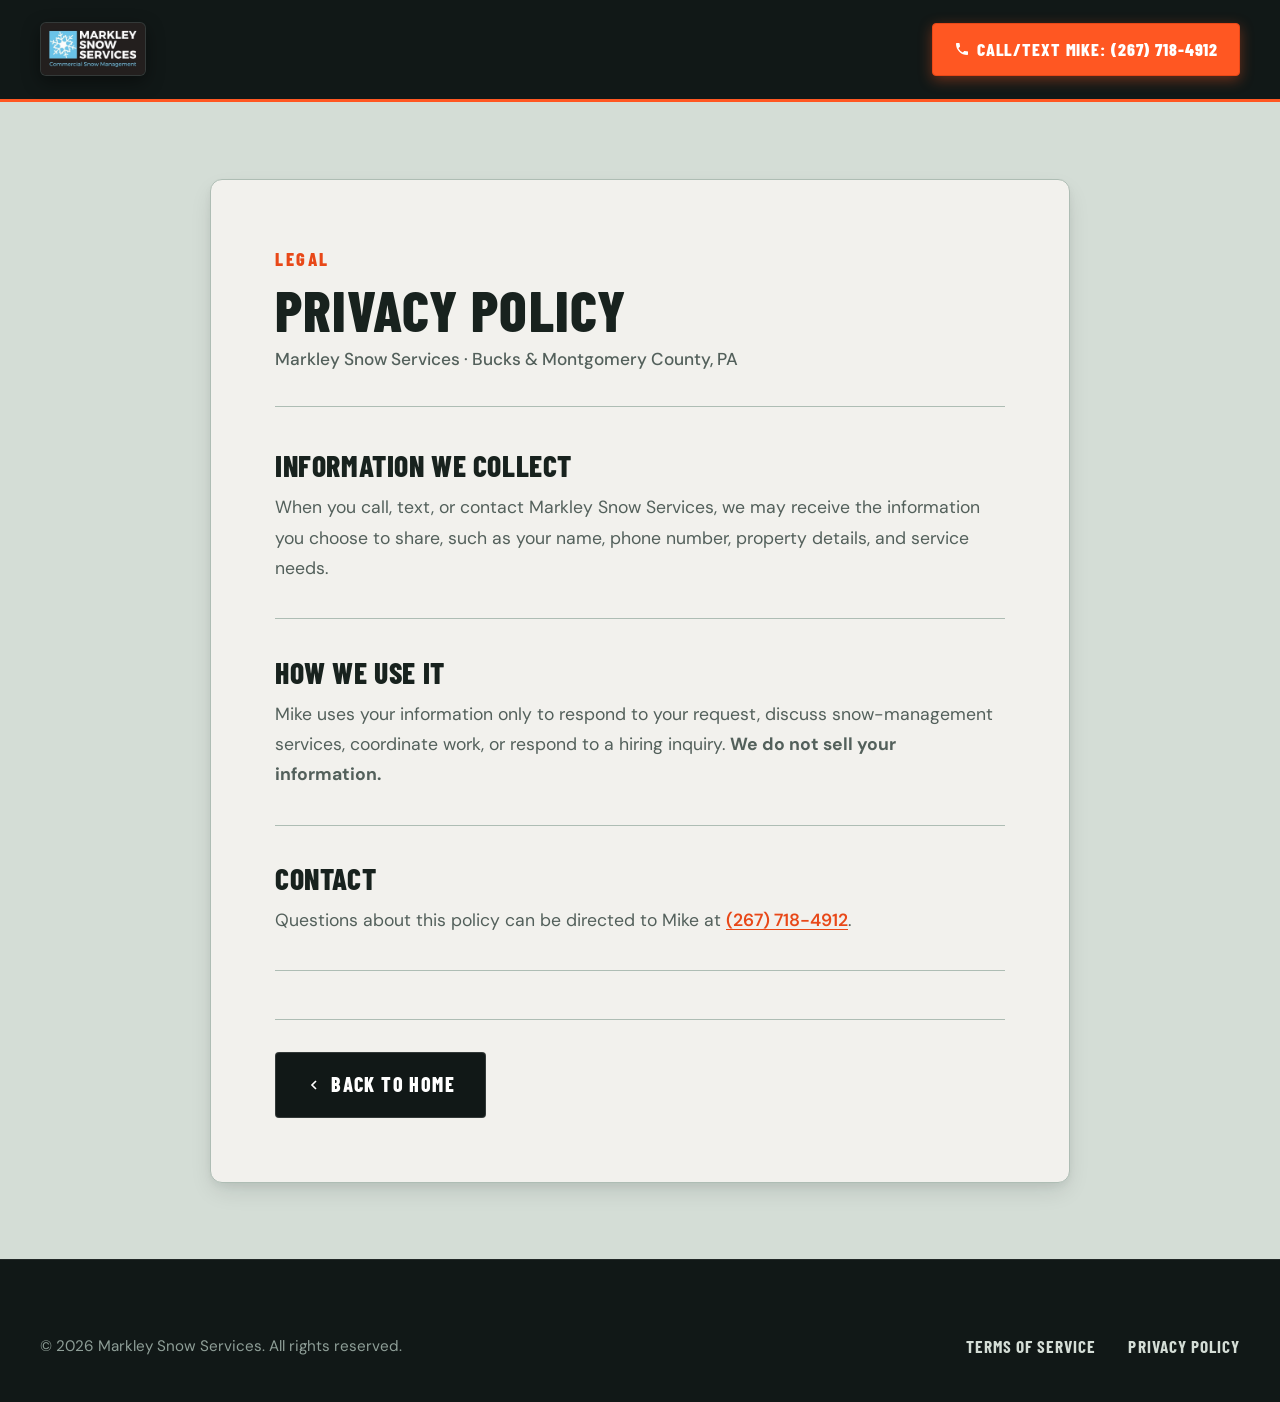
==== privacy.html @ 9f3886d8 "Initial commit" ====
<!DOCTYPE html>
<html lang="en">
<head>
  <meta charset="UTF-8">
  <meta name="viewport" content="width=device-width, initial-scale=1.0">
  <title>Privacy Policy | Markley Snow Services</title>
  <meta name="description" content="Privacy policy for Markley Snow Services — commercial snow management in Bucks and Montgomery County, PA. We do not sell your information.">
  <link rel="preconnect" href="https://fonts.googleapis.com">
  <link rel="preconnect" href="https://fonts.gstatic.com" crossorigin>
  <link rel="stylesheet" href="css/style.css">
  <link rel="icon" type="image/jpeg" href="logo.jpg">
</head>
<body class="legal-page-wrap">

  <!-- Legal Header -->
  <header class="legal-header" role="banner">
    <div class="container legal-nav-container">
      <a href="index.html" class="brand-logo-wrap" data-testid="brand-home" aria-label="Markley Snow Services — Return to homepage">
        <div class="brand-logo-frame">
          <img src="logo.jpg" alt="Markley Snow Services Logo" class="brand-logo-img" width="180" height="54">
        </div>
      </a>
      <a href="tel:+12677184912" class="nav-cta" aria-label="Call or text Mike at (267) 718-4912">
        <svg width="16" height="16" viewBox="0 0 24 24" fill="currentColor" aria-hidden="true">
          <path d="M6.62 10.79a15.05 15.05 0 006.59 6.59l2.2-2.2c.27-.27.67-.36 1.02-.24 1.12.37 2.33.57 3.57.57.55 0 1 .45 1 1V20c0 .55-.45 1-1 1-9.39 0-17-7.61-17-17 0-.55.45-1 1-1h3.5c.55 0 1 .45 1 1 0 1.25.2 2.45.57 3.57.11.35.03.74-.25 1.02l-2.2 2.2z"/>
        </svg>
        Call/Text Mike: (267) 718-4912
      </a>
    </div>
  </header>

  <main class="legal-content-section" role="main">
    <div class="container">
      <article class="legal-card">
        <div class="legal-eyebrow">Legal</div>
        <h1 class="legal-title">PRIVACY POLICY</h1>
        <p class="legal-subtitle">
          Markley Snow Services · Bucks &amp; Montgomery County, PA
        </p>

        <div class="legal-block">
          <h2>Information We Collect</h2>
          <p>
            When you call, text, or contact Markley Snow Services, we may receive the
            information you choose to share, such as your name, phone number, property
            details, and service needs.
          </p>
        </div>

        <div class="legal-block">
          <h2>How We Use It</h2>
          <p>
            Mike uses your information only to respond to your request, discuss
            snow-management services, coordinate work, or respond to a hiring inquiry.
            <strong>We do not sell your information.</strong>
          </p>
        </div>

        <div class="legal-block">
          <h2>Contact</h2>
          <p>
            Questions about this policy can be directed to Mike at
            <a href="tel:+12677184912">(267) 718-4912</a>.
          </p>
        </div>

        <div class="legal-back-row">
          <a href="index.html" class="btn btn-dark" data-testid="policy-back-home">
            <svg width="16" height="16" viewBox="0 0 24 24" fill="none" stroke="currentColor" stroke-width="2.5" aria-hidden="true">
              <polyline points="15 18 9 12 15 6"></polyline>
            </svg>
            BACK TO HOME
          </a>
        </div>
      </article>
    </div>
  </main>

  <footer class="site-footer" role="contentinfo">
    <div class="container">
      <div class="footer-bottom-row">
        <p class="footer-copy">&copy; <span id="year">2026</span> Markley Snow Services. All rights reserved.</p>
        <ul class="footer-legal-links" role="list">
          <li role="listitem"><a href="terms.html"   class="footer-legal-link">Terms of Service</a></li>
          <li role="listitem"><a href="privacy.html" class="footer-legal-link">Privacy Policy</a></li>
        </ul>
      </div>
    </div>
  </footer>

  <script>
    const y = document.getElementById('year');
    if (y) y.textContent = new Date().getFullYear();
  </script>
</body>
</html>
---- css/style.css ----
/* ==========================================================================
   MARKLEY SNOW SERVICES — PREMIUM COMMERCIAL SNOW MANAGEMENT STYLESHEET
   Design System: Pale Sage, Charcoal Operational, High-Vis Orange, 3D Layers
   Revised & Completed: Full contrast guarantee, scroll animations, 3D depth
   ========================================================================== */

@import url('https://fonts.googleapis.com/css2?family=Barlow+Condensed:ital,wght@0,400;0,600;0,700;0,800;0,900;1,700;1,800&family=DM+Sans:ital,opsz,wght@0,9..40,400;0,9..40,500;0,9..40,600;0,9..40,700;1,9..40,400&display=swap');

/* ==========================================================================
   CSS CUSTOM PROPERTIES — DESIGN TOKENS
   ========================================================================== */
:root {
  /* Brand Colors */
  --sage:            #D4DDD6;
  --sage-light:      #E3E9E4;
  --sage-dark:       #B9C6BD;
  --sage-xdark:      #9BADA5;
  --orange:          #FF5722;
  --orange-dark:     #E84818;
  --orange-glow:     rgba(255, 87, 34, 0.38);
  --deep-green:      #18221E;
  --charcoal:        #111817;
  --charcoal-mid:    #17211E;
  --charcoal-light:  #1F2C27;
  --blue-snow:       #79C8E9;
  --blue-glow:       rgba(121, 200, 233, 0.28);
  --paper:           #F2F1ED;
  --muted:           #53605B;
  --muted-light:     #8E9E97;
  --border:          #AEBDB4;
  --border-dark:     rgba(255, 255, 255, 0.12);
  --white:           #FFFFFF;

  /* Typography Stacks */
  --font-heading: 'Barlow Condensed', 'Arial Narrow', Arial, sans-serif;
  --font-body:    'DM Sans', -apple-system, BlinkMacSystemFont, 'Segoe UI', sans-serif;

  /* Shadow Tokens */
  --shadow-sm:        0 2px 8px rgba(17, 24, 23, 0.07);
  --shadow-md:        0 10px 24px -4px rgba(17, 24, 23, 0.12), 0 4px 10px -2px rgba(17, 24, 23, 0.07);
  --shadow-3d:        0 22px 44px rgba(24, 34, 30, 0.2), 0 8px 16px rgba(17, 24, 23, 0.1);
  --shadow-3d-orange: 0 20px 40px rgba(255, 87, 34, 0.28), 0 6px 14px rgba(232, 72, 24, 0.2);
  --shadow-3d-dark:   0 28px 56px rgba(0, 0, 0, 0.48), 0 12px 24px rgba(0, 0, 0, 0.28);

  /* Easing */
  --ease-out-expo: cubic-bezier(0.16, 1, 0.3, 1);
  --ease-in-out:   cubic-bezier(0.45, 0, 0.15, 1);
  --transition-fast:   180ms var(--ease-out-expo);
  --transition-smooth: 280ms var(--ease-out-expo);
  --transition-slow:   500ms var(--ease-out-expo);

  /* Layout */
  --container-max:  1300px;
  --header-height:  84px;
  --section-pad-v:  clamp(5rem, 8vw, 7.5rem);
}

/* ==========================================================================
   RESET & BASE
   ========================================================================== */
*, *::before, *::after {
  box-sizing: border-box;
  margin: 0;
  padding: 0;
}

html {
  font-size: 16px;
  scroll-behavior: smooth;
  -webkit-text-size-adjust: 100%;
}

body {
  font-family: var(--font-body);
  background-color: var(--sage);
  color: var(--deep-green);
  line-height: 1.65;
  overflow-x: hidden;
  -webkit-font-smoothing: antialiased;
  -moz-osx-font-smoothing: grayscale;
}

/* Lock body scroll when popup is open */
body.popup-open {
  overflow: hidden;
}

.container {
  width: 100%;
  max-width: var(--container-max);
  margin: 0 auto;
  padding-left:  clamp(1.2rem, 4vw, 2.5rem);
  padding-right: clamp(1.2rem, 4vw, 2.5rem);
}

/* Typography base — CONTRAST GUARANTEE */
h1, h2, h3, h4, h5 {
  font-family: var(--font-heading);
  text-transform: uppercase;
  letter-spacing: 0.02em;
  font-weight: 800;
  line-height: 0.95;
}

p { line-height: 1.68; }

a { color: inherit; text-decoration: none; }

img { max-width: 100%; height: auto; display: block; }

button { font-family: inherit; cursor: pointer; border: none; background: none; }

/* Keyboard focus visible ring */
:focus-visible {
  outline: 3px solid var(--orange);
  outline-offset: 3px;
  border-radius: 3px;
}

/* ==========================================================================
   SCROLL-DRIVEN ENTRANCE ANIMATIONS
   ========================================================================== */
.reveal {
  opacity: 0;
  transform: translateY(32px);
  transition: opacity 0.7s var(--ease-out-expo), transform 0.7s var(--ease-out-expo);
}

.reveal.visible {
  opacity: 1;
  transform: translateY(0);
}

.reveal-delay-1 { transition-delay: 0.1s; }
.reveal-delay-2 { transition-delay: 0.2s; }
.reveal-delay-3 { transition-delay: 0.3s; }
.reveal-delay-4 { transition-delay: 0.4s; }

/* ==========================================================================
   BUTTONS & CTAs
   ========================================================================== */
.btn {
  display: inline-flex;
  align-items: center;
  justify-content: center;
  gap: 0.55rem;
  font-family: var(--font-heading);
  font-size: 1.25rem;
  font-weight: 800;
  letter-spacing: 0.07em;
  text-transform: uppercase;
  padding: 0.95rem 1.9rem;
  border-radius: 4px;
  position: relative;
  overflow: hidden;
  text-align: center;
  white-space: nowrap;
  user-select: none;
  cursor: pointer;
  transition:
    transform     var(--transition-fast),
    box-shadow    var(--transition-fast),
    background    var(--transition-fast),
    color         var(--transition-fast),
    border-color  var(--transition-fast);
}

/* Sheen sweep */
.btn::before {
  content: '';
  position: absolute;
  top: 0; left: -120%;
  width: 60%; height: 100%;
  background: linear-gradient(90deg, transparent, rgba(255,255,255,0.22), transparent);
  transform: skewX(-20deg);
  transition: left 0.7s ease;
  pointer-events: none;
}
.btn:hover::before { left: 160%; }

.btn-primary {
  background: var(--orange);
  color: var(--white);
  border: 1.5px solid var(--orange-dark);
  box-shadow: 0 4px 14px var(--orange-glow);
}
.btn-primary:hover {
  background: var(--orange-dark);
  transform: translateY(-3px);
  box-shadow: var(--shadow-3d-orange);
}

.btn-secondary {
  background: transparent;
  color: var(--white);
  border: 2px solid rgba(255,255,255,0.78);
  backdrop-filter: blur(10px);
}
.btn-secondary:hover {
  background: rgba(255,255,255,0.12);
  border-color: var(--white);
  transform: translateY(-3px);
  box-shadow: 0 8px 22px rgba(0,0,0,0.28);
}

.btn-dark {
  background: var(--charcoal);
  color: var(--white);
  border: 1.5px solid rgba(255,255,255,0.14);
}
.btn-dark:hover {
  background: var(--charcoal-light);
  border-color: var(--orange);
  transform: translateY(-3px);
  box-shadow: 0 8px 24px rgba(17,24,23,0.32);
}

.btn-white {
  background: var(--white);
  color: var(--deep-green);
  border: 1.5px solid var(--white);
}
.btn-white:hover {
  background: var(--paper);
  color: var(--orange-dark);
  transform: translateY(-3px);
  box-shadow: 0 8px 24px rgba(0,0,0,0.22);
}

/* ==========================================================================
   NAVIGATION BAR — STICKY, GLASSMORPHIC, 3D LOGO
   ========================================================================== */
.site-nav {
  position: fixed;
  top: 0; left: 0; right: 0;
  z-index: 1000;
  height: var(--header-height);
  display: flex;
  align-items: center;
  background: rgba(17, 24, 23, 0.72);
  backdrop-filter: blur(16px) saturate(160%);
  -webkit-backdrop-filter: blur(16px) saturate(160%);
  border-bottom: 1px solid rgba(255,255,255,0.1);
  transition:
    background     var(--transition-smooth),
    border-color   var(--transition-smooth),
    box-shadow     var(--transition-smooth);
}

.site-nav.scrolled {
  background: rgba(17, 24, 23, 0.95);
  border-bottom-color: rgba(255, 87, 34, 0.28);
  box-shadow: 0 8px 32px rgba(0,0,0,0.38);
}

.nav-container {
  display: flex;
  align-items: center;
  justify-content: space-between;
  width: 100%;
  gap: 1.5rem;
}

/* 3D interactive logo */
.brand-logo-wrap {
  display: flex;
  align-items: center;
  text-decoration: none;
  flex-shrink: 0;
}

.brand-logo-frame {
  height: 54px;
  display: flex;
  align-items: center;
  border-radius: 6px;
  overflow: hidden;
  background: var(--charcoal);
  border: 1.5px solid rgba(255,255,255,0.14);
  box-shadow: 0 6px 18px rgba(0,0,0,0.42), inset 0 1px 2px rgba(255,255,255,0.18);
  transition:
    transform      var(--transition-fast),
    box-shadow     var(--transition-fast),
    border-color   var(--transition-fast);
  transform-style: preserve-3d;
  will-change: transform;
}

.brand-logo-wrap:hover .brand-logo-frame {
  border-color: var(--orange);
  box-shadow: 0 10px 28px rgba(255,87,34,0.38), inset 0 1px 2px rgba(255,255,255,0.24);
}

.brand-logo-img {
  height: 100%;
  width: auto;
  object-fit: contain;
  display: block;
  pointer-events: none;
}

/* Desktop nav links */
.nav-menu {
  display: flex;
  align-items: center;
  gap: clamp(1rem, 2vw, 2.2rem);
  list-style: none;
}

.nav-link {
  font-family: var(--font-heading);
  font-size: 1.12rem;
  font-weight: 700;
  letter-spacing: 0.06em;
  text-transform: uppercase;
  color: rgba(255,255,255,0.88);
  padding: 0.4rem 0.1rem;
  position: relative;
  transition: color var(--transition-fast);
  white-space: nowrap;
}

.nav-link::after {
  content: '';
  position: absolute;
  bottom: -2px; left: 0;
  width: 0; height: 2px;
  background: var(--orange);
  transition: width var(--transition-fast);
  border-radius: 1px;
}

.nav-link:hover { color: var(--white); }
.nav-link:hover::after { width: 100%; }

/* Nav CTA Button */
.nav-cta {
  font-family: var(--font-heading);
  font-size: 1.1rem;
  font-weight: 800;
  letter-spacing: 0.05em;
  text-transform: uppercase;
  background: var(--orange);
  color: var(--white);
  padding: 0.68rem 1.3rem;
  border-radius: 4px;
  border: 1.5px solid var(--orange-dark);
  box-shadow: 0 4px 14px var(--orange-glow);
  display: inline-flex;
  align-items: center;
  gap: 0.45rem;
  white-space: nowrap;
  flex-shrink: 0;
  transition:
    transform     var(--transition-fast),
    background    var(--transition-fast),
    box-shadow    var(--transition-fast);
}

.nav-cta:hover {
  background: var(--orange-dark);
  transform: translateY(-2px);
  box-shadow: 0 7px 20px rgba(255,87,34,0.42);
}

.nav-phone-icon {
  width: 16px; height: 16px;
  fill: currentColor;
  flex-shrink: 0;
}

/* Hamburger */
.mobile-menu-btn {
  display: none;
  width: 46px; height: 46px;
  align-items: center; justify-content: center;
  padding: 9px;
  border-radius: 6px;
  border: 1.5px solid rgba(255,255,255,0.18);
  cursor: pointer;
  flex-shrink: 0;
  transition: border-color var(--transition-fast), background var(--transition-fast);
}

.mobile-menu-btn:hover {
  background: rgba(255,255,255,0.1);
  border-color: rgba(255,255,255,0.35);
}

.mobile-menu-btn svg {
  width: 24px; height: 24px;
  stroke: var(--white);
  stroke-width: 2.5;
  stroke-linecap: round;
  transition: transform var(--transition-fast), opacity var(--transition-fast);
}

/* icon cross state */
.mobile-menu-btn.open .hamburger-icon { display: none; }
.mobile-menu-btn.open .close-icon { display: block; }
.mobile-menu-btn .close-icon { display: none; }

/* Mobile Drawer — uses clip-path for smooth animation */
.mobile-nav-drawer {
  position: fixed;
  top: var(--header-height); left: 0; right: 0;
  background: rgba(17, 24, 23, 0.98);
  backdrop-filter: blur(20px);
  border-bottom: 2px solid var(--orange);
  padding: 1.5rem clamp(1.2rem, 4vw, 2.5rem) 2rem;
  display: flex;
  flex-direction: column;
  gap: 0.4rem;
  box-shadow: 0 20px 40px rgba(0,0,0,0.55);
  z-index: 998;
  pointer-events: none;
  max-height: calc(100vh - var(--header-height));
  overflow-y: auto;
  clip-path: inset(0 0 100% 0);
  transition: clip-path 0.36s var(--ease-out-expo), box-shadow var(--transition-smooth);
}

.mobile-nav-drawer.open {
  pointer-events: auto;
  clip-path: inset(0 0 0% 0);
}

.mobile-nav-drawer .nav-link {
  font-size: 1.45rem;
  padding: 0.85rem 0;
  border-bottom: 1px solid rgba(255,255,255,0.07);
  display: block;
  color: rgba(255,255,255,0.9);
  font-weight: 700;
}

.mobile-nav-drawer .nav-link:hover {
  color: var(--white);
  padding-left: 0.4rem;
}

.mobile-nav-drawer .nav-cta {
  margin-top: 0.8rem;
  justify-content: center;
  padding: 1rem;
  font-size: 1.2rem;
  text-align: center;
}

/* ==========================================================================
   HERO — FULL VIEWPORT, HIGH CONTRAST, 3D PARALLAX
   ========================================================================== */
.hero-section {
  position: relative;
  min-height: 100vh;
  display: flex;
  align-items: center;
  padding-top:    calc(var(--header-height) + 4rem);
  padding-bottom: 5.5rem;
  background: var(--charcoal);
  overflow: hidden;
}

.hero-bg-wrapper {
  position: absolute;
  top: -5%; left: -5%;
  width: 110%; height: 110%;
  z-index: 1;
  will-change: transform;
  pointer-events: none;
  transform: scale(1.02);
  transition: transform 0.1s linear;
}

.hero-bg-img {
  width: 100%; height: 100%;
  object-fit: cover;
  object-position: 65% center;
  filter: brightness(0.82) contrast(1.08) saturate(0.85);
}

/* Directional overlay: heavy on left (text), revealing truck on right */
.hero-overlay {
  position: absolute; inset: 0; z-index: 2;
  background: linear-gradient(
    95deg,
    rgba(17, 24, 23, 0.98)  0%,
    rgba(17, 24, 23, 0.95) 30%,
    rgba(17, 24, 23, 0.82) 52%,
    rgba(17, 24, 23, 0.52) 72%,
    rgba(17, 24, 23, 0.32) 100%
  );
  pointer-events: none;
}

/* Vignette bottom */
.hero-bottom-fade {
  position: absolute; bottom: 0; left: 0; right: 0;
  height: 100px; z-index: 3;
  background: linear-gradient(to top, var(--charcoal), transparent);
  pointer-events: none;
}

/* Noise texture layer for depth */
.hero-section::before {
  content: '';
  position: absolute; inset: 0; z-index: 2;
  background-image: url("data:image/svg+xml,%3Csvg viewBox='0 0 256 256' xmlns='http://www.w3.org/2000/svg'%3E%3Cfilter id='noise'%3E%3CfeTurbulence type='fractalNoise' baseFrequency='0.9' numOctaves='4' stitchTiles='stitch'/%3E%3C/filter%3E%3Crect width='100%25' height='100%25' filter='url(%23noise)' opacity='0.04'/%3E%3C/svg%3E");
  background-size: 180px;
  opacity: 0.04;
  pointer-events: none;
}

.hero-container {
  position: relative; z-index: 4;
  display: grid;
  grid-template-columns: 1.3fr 0.7fr;
  align-items: center;
  gap: clamp(2rem, 4vw, 4rem);
}

.hero-content { max-width: 700px; }

/* Eyebrow Label */
.hero-eyebrow {
  display: inline-flex;
  align-items: center;
  gap: 0.55rem;
  font-family: var(--font-heading);
  font-size: 1.1rem;
  font-weight: 700;
  letter-spacing: 0.14em;
  text-transform: uppercase;
  color: var(--sage-light);
  background: rgba(255,255,255,0.07);
  border-left: 3px solid var(--orange);
  padding: 0.5rem 1rem;
  border-radius: 0 4px 4px 0;
  margin-bottom: 1.4rem;
  backdrop-filter: blur(8px);
}

/* Giant heading */
.hero-title {
  font-size: clamp(3rem, 6vw, 5.6rem);
  color: var(--white);
  line-height: 0.92;
  margin-bottom: 1.6rem;
  text-shadow: 0 4px 20px rgba(0,0,0,0.65);
}

.hero-title .title-white { display: block; color: var(--white); }

.hero-title .title-blue {
  display: block;
  color: var(--blue-snow);
  text-shadow: 0 0 30px rgba(121, 200, 233, 0.5);
}

/* Hero description — forced readability */
.hero-description {
  font-size: clamp(1.12rem, 1.4vw, 1.32rem);
  color: var(--sage-light);
  max-width: 580px;
  margin-bottom: 2.2rem;
  line-height: 1.58;
  font-weight: 400;
  text-shadow: 0 2px 10px rgba(0,0,0,0.75);
}

.hero-actions {
  display: flex;
  flex-wrap: wrap;
  align-items: center;
  gap: 1.2rem;
  margin-bottom: 2.8rem;
}

.hero-actions .btn {
  padding: 1.1rem 2.4rem;
  font-size: 1.38rem;
  min-width: 160px;
}

/* Proof points */
.hero-proof-list {
  display: flex;
  flex-wrap: wrap;
  gap: clamp(0.8rem, 2vw, 1.8rem);
  list-style: none;
}

.hero-proof-item {
  display: flex;
  align-items: center;
  gap: 0.5rem;
  font-family: var(--font-heading);
  font-size: 1.12rem;
  font-weight: 700;
  letter-spacing: 0.06em;
  text-transform: uppercase;
  color: var(--paper);
  text-shadow: 0 1px 6px rgba(0,0,0,0.7);
}

.hero-proof-check {
  color: var(--orange);
  font-size: 1.25rem;
  font-weight: 900;
  text-shadow: 0 0 10px var(--orange-glow);
}

/* ─── DEPLOYED BADGE — 3D depth + float animation ─── */
.hero-stamp-wrap {
  display: flex;
  justify-content: center;
  align-items: center;
  perspective: 900px;
  perspective-origin: center center;
}

.hero-stamp-badge {
  width: 200px; height: 200px;
  border-radius: 50%;
  background:
    radial-gradient(circle at 32% 28%, #2C3E38 0%, #1A2822 50%, var(--charcoal) 100%);
  border: 3px solid var(--orange);
  box-shadow:
    0 18px 40px rgba(0,0,0,0.55),
    0 0 28px var(--orange-glow),
    inset 0 3px 6px rgba(255,255,255,0.22),
    inset 0 -2px 4px rgba(0,0,0,0.4);
  display: flex;
  flex-direction: column;
  align-items: center;
  justify-content: center;
  text-align: center;
  padding: 1rem;
  position: relative;
  transform: rotate(-8deg);
  animation: badgeFloat 5s ease-in-out infinite alternate;
  transform-style: preserve-3d;
  cursor: default;
  user-select: none;
  will-change: transform;
  transition: box-shadow var(--transition-smooth);
}

.hero-stamp-badge:hover {
  box-shadow:
    0 26px 55px rgba(255,87,34,0.45),
    0 0 40px var(--orange-glow),
    inset 0 3px 6px rgba(255,255,255,0.3);
}

.hero-stamp-inner-ring {
  position: absolute; inset: 9px;
  border-radius: 50%;
  border: 1px dashed rgba(255,255,255,0.3);
  pointer-events: none;
}

.hero-stamp-inner-ring-2 {
  position: absolute; inset: 18px;
  border-radius: 50%;
  border: 1px solid rgba(255,87,34,0.2);
  pointer-events: none;
}

.hero-stamp-top {
  font-family: var(--font-heading);
  font-size: 1.42rem;
  font-weight: 800;
  letter-spacing: 0.12em;
  line-height: 1;
  color: var(--sage-light);
  text-transform: uppercase;
}

.hero-stamp-sub {
  font-family: var(--font-heading);
  font-size: 0.85rem;
  font-weight: 700;
  letter-spacing: 0.1em;
  color: rgba(255,255,255,0.5);
  text-transform: uppercase;
  margin-top: 0.2rem;
}

.hero-stamp-divider {
  width: 30px; height: 1px;
  background: linear-gradient(to right, transparent, var(--orange), transparent);
  margin: 0.55rem 0;
}

.hero-stamp-bottom {
  font-family: var(--font-heading);
  font-size: 1.9rem;
  font-weight: 900;
  letter-spacing: 0.05em;
  line-height: 1;
  color: var(--orange);
  text-shadow: 0 0 16px var(--orange-glow);
}

@keyframes badgeFloat {
  0%   { transform: translateY(0px)   rotate(-8deg)  rotateX(4deg); }
  100% { transform: translateY(-16px) rotate(-4deg)  rotateX(8deg); }
}

/* ==========================================================================
   CLIENT STRIP — HIGH-VIS ORANGE
   ========================================================================== */
.client-strip {
  background: var(--orange);
  color: var(--white);
  padding: 1.35rem 0;
  position: relative; z-index: 10;
  box-shadow: 0 6px 22px rgba(232,72,24,0.3), 0 -1px 0 rgba(255,255,255,0.1);
}

.client-strip-container {
  display: flex;
  align-items: center;
  justify-content: space-between;
  flex-wrap: wrap;
  gap: 1rem;
}

.client-strip-lead {
  font-family: var(--font-heading);
  font-size: clamp(1.25rem, 1.8vw, 1.75rem);
  font-weight: 900;
  letter-spacing: 0.07em;
  text-transform: uppercase;
  color: var(--white);
  display: flex;
  align-items: center;
  gap: 0.7rem;
  flex-shrink: 0;
}

.client-strip-lead svg {
  width: 22px; height: 22px;
  fill: none;
  stroke: currentColor;
  stroke-width: 2;
  flex-shrink: 0;
}

.client-strip-types {
  display: flex;
  align-items: center;
  flex-wrap: wrap;
  gap: clamp(0.8rem, 2vw, 2.2rem);
  list-style: none;
}

.client-type-item {
  font-family: var(--font-heading);
  font-size: clamp(1.1rem, 1.35vw, 1.3rem);
  font-weight: 800;
  letter-spacing: 0.09em;
  text-transform: uppercase;
  color: var(--white);
  display: flex;
  align-items: center;
  gap: clamp(0.6rem, 1.5vw, 1.8rem);
}

.client-type-item:not(:last-child)::after {
  content: '·';
  color: rgba(255,255,255,0.55);
  font-size: 1.5rem;
  font-weight: 900;
  line-height: 1;
}

/* ==========================================================================
   SECTION HEADER UTILITIES
   ========================================================================== */
.section-header-wrap {
  margin-bottom: clamp(2.5rem, 5vw, 4rem);
}

.section-subtitle {
  font-family: var(--font-heading);
  font-size: 1.2rem;
  font-weight: 800;
  letter-spacing: 0.16em;
  color: var(--orange-dark);
  text-transform: uppercase;
  margin-bottom: 0.5rem;
  display: inline-block;
}

.section-title {
  font-size: clamp(2.5rem, 4.5vw, 4.2rem);
  color: var(--deep-green);
  line-height: 0.95;
  margin-bottom: 1.2rem;
}

.section-title .text-orange { color: var(--orange-dark); }

.section-description {
  max-width: 660px;
  font-size: clamp(1.05rem, 1.2vw, 1.2rem);
  color: var(--muted);
  font-weight: 500;
  line-height: 1.7;
}

/* ==========================================================================
   SERVICES SECTION — PALE SAGE, 3D SPECULAR CARDS
   ========================================================================== */
.services-section {
  background: var(--sage);
  padding: var(--section-pad-v) 0;
  position: relative;
}

/* subtle top pattern */
.services-section::before {
  content: '';
  position: absolute;
  top: 0; left: 0; right: 0;
  height: 6px;
  background: linear-gradient(90deg, var(--orange), var(--orange-dark) 50%, var(--blue-snow));
}

/* 3D grid with perspective context */
.services-grid {
  perspective: 1400px;
  display: grid;
  grid-template-columns: repeat(4, 1fr);
  gap: clamp(1rem, 2vw, 1.8rem);
}

/* Service Card */
.service-card {
  background: var(--paper);
  border: 1.5px solid var(--border);
  border-radius: 8px;
  padding: 2.2rem 1.8rem 2rem;
  display: flex;
  flex-direction: column;
  min-height: 330px;
  position: relative;
  overflow: hidden;
  transform-style: preserve-3d;
  transition:
    transform     var(--transition-smooth),
    box-shadow    var(--transition-smooth),
    border-color  var(--transition-smooth);
  box-shadow: var(--shadow-sm);
  will-change: transform;
}

/* Glare overlay */
.card-glare {
  position: absolute; inset: 0;
  border-radius: 8px;
  background: radial-gradient(circle at 50% 0%, rgba(255,255,255,0.5) 0%, transparent 60%);
  opacity: 0;
  pointer-events: none;
  transition: opacity 0.25s ease;
  mix-blend-mode: overlay;
  z-index: 10;
}

.service-card:hover .card-glare { opacity: 1; }

/* Bottom accent bar */
.service-card::after {
  content: '';
  position: absolute;
  bottom: 0; left: 0; right: 0;
  height: 4px;
  background: linear-gradient(90deg, var(--orange), var(--orange-dark));
  transform: scaleX(0);
  transform-origin: left;
  transition: transform var(--transition-smooth);
  border-radius: 0 0 4px 4px;
}
.service-card:hover::after { transform: scaleX(1); }

.service-card-header {
  display: flex;
  align-items: center;
  justify-content: space-between;
  margin-bottom: 1.8rem;
}

.service-number {
  font-family: var(--font-heading);
  font-size: 2rem;
  font-weight: 900;
  color: var(--muted-light);
  line-height: 1;
  transition: color var(--transition-fast);
}
.service-card:hover .service-number { color: var(--orange); }

.service-arrow-wrap {
  width: 42px; height: 42px;
  border-radius: 50%;
  background: var(--sage);
  border: 1px solid var(--border);
  display: flex;
  align-items: center; justify-content: center;
  transition: transform var(--transition-fast), background var(--transition-fast), border-color var(--transition-fast);
}

.service-arrow-icon {
  width: 19px; height: 19px;
  fill: var(--deep-green);
  transition: transform var(--transition-fast), fill var(--transition-fast);
}

.service-card:hover .service-arrow-wrap {
  background: var(--orange);
  border-color: var(--orange-dark);
  transform: scale(1.12) rotate(0deg);
}
.service-card:hover .service-arrow-icon {
  fill: var(--white);
  transform: translate(2px, -2px);
}

.service-card-body { flex: 1; }

.service-card-title {
  font-size: clamp(1.75rem, 2.2vw, 2.25rem);
  color: var(--deep-green);
  line-height: 1;
  margin-bottom: 1rem;
  transition: color var(--transition-fast);
}
.service-card:hover .service-card-title { color: var(--orange-dark); }

.service-card-desc {
  font-size: 1.02rem;
  color: var(--muted);
  line-height: 1.62;
  font-weight: 500;
}

/* ==========================================================================
   OPERATIONAL DIFFERENCE SECTION — 2-COLUMN, IMAGE ZOOM + DARK PANEL
   ========================================================================== */
.difference-section {
  background: var(--charcoal);
  position: relative;
  overflow: hidden;
}

.difference-grid {
  display: grid;
  grid-template-columns: 1fr 1fr;
  min-height: 660px;
}

.diff-image-col {
  position: relative;
  min-height: 420px;
  overflow: hidden;
}

.diff-image {
  width: 100%; height: 100%;
  object-fit: cover;
  object-position: center;
  filter: brightness(0.82) contrast(1.1) saturate(0.9);
  transition: transform 0.7s var(--ease-out-expo), filter 0.7s ease;
}
.diff-image-col:hover .diff-image {
  transform: scale(1.06);
  filter: brightness(0.92) contrast(1.12) saturate(1.0);
}

.diff-image-scrim {
  position: absolute; inset: 0;
  background: linear-gradient(
    to right,
    rgba(17,24,23,0.25) 0%,
    rgba(17,24,23,0.82) 100%
  );
  pointer-events: none;
}

/* Hover orange accent bar on left image */
.diff-image-col::after {
  content: '';
  position: absolute;
  top: 0; left: 0;
  width: 5px; height: 0;
  background: linear-gradient(to bottom, var(--orange), var(--orange-dark));
  transition: height 0.6s var(--ease-out-expo);
  z-index: 2;
}
.diff-image-col:hover::after { height: 100%; }

.diff-content-col {
  background: var(--charcoal);
  padding: clamp(3rem, 6vw, 5.5rem);
  display: flex;
  flex-direction: column;
  justify-content: center;
  position: relative;
}

/* Subtle texture on right panel */
.diff-content-col::before {
  content: '';
  position: absolute; inset: 0;
  background: radial-gradient(circle at 110% 50%, rgba(255,87,34,0.05) 0%, transparent 55%);
  pointer-events: none;
}

.diff-eyebrow {
  font-family: var(--font-heading);
  font-size: 1.2rem;
  font-weight: 800;
  letter-spacing: 0.16em;
  color: var(--orange);
  text-transform: uppercase;
  margin-bottom: 0.8rem;
}

.diff-title {
  font-size: clamp(2.4rem, 3.8vw, 3.8rem);
  color: var(--white);
  line-height: 0.94;
  margin-bottom: 1.6rem;
}
.diff-title .orange-emphasis { color: var(--orange); }

.diff-body {
  font-size: clamp(1.05rem, 1.15vw, 1.2rem);
  color: var(--sage);
  line-height: 1.68;
  margin-bottom: 2.6rem;
  max-width: 520px;
}

/* Stats */
.diff-stats-grid {
  display: grid;
  grid-template-columns: repeat(3, 1fr);
  gap: 1.4rem;
  margin-bottom: 3rem;
  padding-top: 2rem;
  border-top: 1px solid rgba(255,255,255,0.1);
}

.diff-stat-item { display: flex; flex-direction: column; }

.diff-stat-number {
  font-family: var(--font-heading);
  font-size: clamp(2.6rem, 3.5vw, 3.5rem);
  font-weight: 900;
  color: var(--blue-snow);
  line-height: 1;
  margin-bottom: 0.3rem;
  text-shadow: 0 0 18px var(--blue-glow);
}

.diff-stat-label {
  font-family: var(--font-heading);
  font-size: 1.02rem;
  font-weight: 700;
  letter-spacing: 0.06em;
  color: var(--sage-light);
  text-transform: uppercase;
  line-height: 1.25;
}

.diff-content-col .btn {
  align-self: flex-start;
  padding: 1.1rem 2.4rem;
  font-size: 1.3rem;
}

/* ==========================================================================
   SERVICE AREA SECTION — PALE SAGE + 3D COUNTY ORBIT CARD
   ========================================================================== */
.area-section {
  background: var(--sage);
  padding: var(--section-pad-v) 0;
  position: relative;
}

.area-grid {
  display: grid;
  grid-template-columns: 1.1fr 0.9fr;
  align-items: center;
  gap: clamp(2.5rem, 5vw, 5rem);
}

.area-content { max-width: 580px; }

.area-description {
  font-size: clamp(1.1rem, 1.25vw, 1.22rem);
  color: var(--muted);
  line-height: 1.7;
  margin-bottom: 2.2rem;
  font-weight: 500;
}

.area-actions {
  display: flex;
  flex-wrap: wrap;
  gap: 1.2rem;
}
.area-actions .btn {
  padding: 1rem 2.2rem;
  font-size: 1.28rem;
}

/* 3D County Orbit Card */
.area-card-wrap {
  perspective: 1100px;
  display: flex;
  justify-content: center;
}

.county-card {
  width: 100%;
  max-width: 450px;
  background: radial-gradient(circle at 80% 20%, #1F2E29 0%, var(--charcoal) 70%);
  border: 2px solid rgba(255,255,255,0.11);
  border-radius: 14px;
  padding: 2.8rem 2.4rem;
  position: relative;
  overflow: hidden;
  box-shadow: var(--shadow-3d-dark);
  transform-style: preserve-3d;
  transition:
    transform      var(--transition-smooth),
    box-shadow     var(--transition-smooth),
    border-color   var(--transition-smooth);
  will-change: transform;
}

.county-card:hover {
  transform: translateY(-10px) rotateX(3deg) rotateY(-4deg);
  border-color: var(--orange);
  box-shadow: 0 38px 70px rgba(0,0,0,0.55), 0 0 30px var(--orange-glow);
}

/* Blue orbit ring */
.county-orbit-graphic {
  position: absolute;
  top: -45px; right: -45px;
  width: 220px; height: 220px;
  border-radius: 50%;
  border: 1.5px dashed rgba(121,200,233,0.22);
  pointer-events: none;
  animation: orbitSpin 28s linear infinite;
}

.county-orbit-graphic::before {
  content: '';
  position: absolute;
  top: 22px; left: 34px;
  width: 14px; height: 14px;
  border-radius: 50%;
  background: var(--blue-snow);
  box-shadow: 0 0 12px var(--blue-snow);
}

.county-orbit-graphic::after {
  content: '';
  position: absolute;
  bottom: 35px; right: 20px;
  width: 9px; height: 9px;
  border-radius: 50%;
  background: var(--orange);
  box-shadow: 0 0 10px var(--orange);
}

/* Second orbit ring */
.county-orbit-inner {
  position: absolute;
  top: -20px; right: -20px;
  width: 170px; height: 170px;
  border-radius: 50%;
  border: 1px solid rgba(255,87,34,0.15);
  pointer-events: none;
  animation: orbitSpin 18s linear infinite reverse;
}

@keyframes orbitSpin {
  from { transform: rotate(0deg); }
  to   { transform: rotate(360deg); }
}

.county-code {
  font-family: var(--font-heading);
  font-size: 1.18rem;
  font-weight: 800;
  letter-spacing: 0.14em;
  color: var(--blue-snow);
  text-transform: uppercase;
  margin-bottom: 0.9rem;
  display: flex;
  align-items: center;
  gap: 0.55rem;
}

.county-code-dot {
  width: 9px; height: 9px;
  border-radius: 50%;
  background: var(--orange);
  box-shadow: 0 0 9px var(--orange);
  flex-shrink: 0;
}

.county-main-heading {
  font-size: clamp(2.8rem, 4.5vw, 3.9rem);
  color: var(--white);
  line-height: 0.95;
  margin-bottom: 2rem;
}
.county-main-heading .orange-amp { color: var(--orange); }

.county-town-tags-title {
  font-family: var(--font-heading);
  font-size: 1rem;
  font-weight: 700;
  letter-spacing: 0.1em;
  color: var(--sage-xdark);
  text-transform: uppercase;
  margin-bottom: 0.85rem;
}

.county-town-tags {
  display: flex;
  flex-wrap: wrap;
  gap: 0.55rem;
  list-style: none;
}

.town-tag {
  font-family: var(--font-heading);
  font-size: 1.02rem;
  font-weight: 700;
  letter-spacing: 0.06em;
  text-transform: uppercase;
  background: rgba(255,255,255,0.07);
  color: var(--paper);
  padding: 0.42rem 0.82rem;
  border-radius: 4px;
  border: 1px solid rgba(255,255,255,0.11);
  transition: background var(--transition-fast), border-color var(--transition-fast), color var(--transition-fast);
}
.town-tag:hover {
  background: rgba(255,87,34,0.18);
  border-color: var(--orange);
  color: var(--white);
}

/* ==========================================================================
   HIRING SECTION — 3D RATE CARDS
   ========================================================================== */
.hiring-section {
  background: var(--sage);
  padding: var(--section-pad-v) 0;
  border-top: 1.5px solid var(--sage-dark);
  position: relative;
}

.hiring-intro-wrap {
  text-align: center;
  max-width: 680px;
  margin: 0 auto clamp(2.5rem, 5vw, 4rem);
}
.hiring-intro-wrap .section-title   { color: var(--deep-green); }
.hiring-intro-wrap .section-description { margin: 0 auto; }

/* 3D Grid */
.hiring-grid {
  perspective: 1400px;
  display: grid;
  grid-template-columns: repeat(3, 1fr);
  gap: clamp(1.2rem, 2vw, 2.2rem);
  margin-bottom: 3.5rem;
}

/* Rate Card */
.rate-card {
  background: var(--paper);
  border: 1.5px solid var(--border);
  border-radius: 8px;
  padding: 2.6rem 2rem;
  display: flex;
  flex-direction: column;
  position: relative;
  overflow: hidden;
  text-decoration: none;
  color: inherit;
  transform-style: preserve-3d;
  transition:
    transform     var(--transition-smooth),
    box-shadow    var(--transition-smooth),
    border-color  var(--transition-smooth);
  box-shadow: var(--shadow-sm);
  will-change: transform;
}

.rate-card:hover {
  transform: translateY(-12px);
  border-color: var(--orange);
  box-shadow: 0 28px 50px rgba(24,34,30,0.18), 0 0 24px var(--orange-glow);
}

/* Bottom accent */
.rate-card::after {
  content: '';
  position: absolute;
  bottom: 0; left: 0; right: 0;
  height: 4px;
  background: linear-gradient(90deg, var(--orange), var(--orange-dark));
  transform: scaleX(0);
  transform-origin: left;
  transition: transform var(--transition-smooth);
  border-radius: 0 0 4px 4px;
}
.rate-card:hover::after { transform: scaleX(1); }

.rate-card-top { flex: 1; margin-bottom: 1.8rem; }

.rate-card-icon-wrap {
  width: 60px; height: 60px;
  border-radius: 10px;
  background: var(--sage);
  border: 1.5px solid var(--border);
  display: flex;
  align-items: center; justify-content: center;
  margin-bottom: 1.6rem;
  transition:
    transform  var(--transition-fast),
    background var(--transition-fast),
    border-color var(--transition-fast);
}
.rate-card-icon {
  width: 30px; height: 30px;
  fill: var(--deep-green);
  transition: fill var(--transition-fast), transform var(--transition-fast);
}
.rate-card:hover .rate-card-icon-wrap {
  transform: translateY(-5px);
  background: var(--orange);
  border-color: var(--orange-dark);
}
.rate-card:hover .rate-card-icon { fill: var(--white); }

.rate-card-title {
  font-size: clamp(1.8rem, 2.2vw, 2.25rem);
  color: var(--deep-green);
  line-height: 1.05;
  margin-bottom: 1.2rem;
}

.rate-price-row {
  display: flex;
  align-items: baseline;
  gap: 0.4rem;
  margin-bottom: 0.9rem;
  transition: transform var(--transition-fast);
}
.rate-card:hover .rate-price-row { transform: translateY(-3px); }

.rate-amount {
  font-family: var(--font-heading);
  font-size: clamp(3rem, 4vw, 3.8rem);
  font-weight: 900;
  color: var(--orange-dark);
  line-height: 1;
}

.rate-unit {
  font-family: var(--font-heading);
  font-size: 1.35rem;
  font-weight: 700;
  color: var(--muted);
  text-transform: uppercase;
}

.rate-note {
  font-family: var(--font-heading);
  font-size: 1.1rem;
  font-weight: 800;
  letter-spacing: 0.06em;
  text-transform: uppercase;
  background: rgba(174,189,180,0.38);
  color: var(--deep-green);
  padding: 0.42rem 0.78rem;
  border-radius: 4px;
  border: 1px solid var(--border);
  display: inline-block;
}

.rate-card-action {
  margin-top: 1.6rem;
  padding-top: 1.5rem;
  border-top: 1px solid var(--border);
  display: flex;
  align-items: center;
  justify-content: space-between;
}

.rate-action-text {
  font-family: var(--font-heading);
  font-size: 1.2rem;
  font-weight: 800;
  letter-spacing: 0.05em;
  text-transform: uppercase;
  color: var(--deep-green);
  position: relative;
  transition: color var(--transition-fast);
}
.rate-action-text::after {
  content: '';
  position: absolute;
  bottom: -3px; left: 0;
  width: 0; height: 2px;
  background: var(--orange);
  transition: width var(--transition-fast);
}
.rate-card:hover .rate-action-text { color: var(--orange-dark); }
.rate-card:hover .rate-action-text::after { width: 100%; }

.rate-action-arrow {
  width: 20px; height: 20px;
  fill: var(--orange);
  transition: transform var(--transition-fast);
  flex-shrink: 0;
}
.rate-card:hover .rate-action-arrow { transform: translateX(5px); }

/* Hiring footer note */
.hiring-footer-content {
  text-align: center;
  max-width: 820px;
  margin: 0 auto;
}

.hiring-commercial-scope {
  font-family: var(--font-heading);
  font-size: clamp(1.12rem, 1.35vw, 1.35rem);
  font-weight: 800;
  letter-spacing: 0.09em;
  text-transform: uppercase;
  color: var(--deep-green);
  line-height: 1.5;
  margin-bottom: 2rem;
  padding: 1.4rem 2rem;
  border: 1.5px dashed var(--sage-dark);
  border-radius: 6px;
  background: rgba(255,255,255,0.45);
}

.hiring-footer-content .btn {
  padding: 1.15rem 2.8rem;
  font-size: 1.42rem;
}

/* ==========================================================================
   CONTACT BAND — FULL-WIDTH ORANGE
   ========================================================================== */
.contact-band {
  background: var(--orange);
  color: var(--white);
  padding: clamp(4.5rem, 7vw, 6.5rem) 0;
  position: relative;
  overflow: hidden;
}

/* Decorative background */
.contact-band::before {
  content: '';
  position: absolute;
  top: -60px; right: -60px;
  width: 320px; height: 320px;
  border-radius: 50%;
  border: 40px solid rgba(255,255,255,0.08);
  pointer-events: none;
}
.contact-band::after {
  content: '';
  position: absolute;
  bottom: -80px; left: -40px;
  width: 250px; height: 250px;
  border-radius: 50%;
  border: 30px solid rgba(255,255,255,0.06);
  pointer-events: none;
}

.contact-band-container {
  display: flex;
  align-items: center;
  justify-content: space-between;
  flex-wrap: wrap;
  gap: 2.5rem;
  position: relative; z-index: 2;
}

.contact-band-content { max-width: 640px; }

.contact-band-eyebrow {
  font-family: var(--font-heading);
  font-size: 1.3rem;
  font-weight: 800;
  letter-spacing: 0.14em;
  text-transform: uppercase;
  color: rgba(255,255,255,0.92);
  margin-bottom: 0.6rem;
}

.contact-band-title {
  font-size: clamp(2.8rem, 4.5vw, 4.4rem);
  color: var(--white);
  line-height: 0.94;
  margin-bottom: 1.1rem;
}

.contact-band-desc {
  font-size: clamp(1.1rem, 1.3vw, 1.28rem);
  color: rgba(255,255,255,0.92);
  font-weight: 500;
}

.contact-band-actions {
  display: flex;
  flex-wrap: wrap;
  gap: 1.2rem;
  flex-shrink: 0;
}
.contact-band-actions .btn {
  padding: 1.12rem 2.5rem;
  font-size: 1.38rem;
  min-width: 160px;
}

/* ==========================================================================
   FOOTER — CHARCOAL OPERATIONAL
   ========================================================================== */
.site-footer {
  background: var(--charcoal);
  color: var(--white);
  padding: 4.5rem 0 2.5rem;
  border-top: 1px solid rgba(255,255,255,0.07);
}

.footer-top-grid {
  display: grid;
  grid-template-columns: 1.6fr 1fr;
  align-items: flex-start;
  gap: 2.5rem;
  padding-bottom: 3rem;
  border-bottom: 1px solid rgba(255,255,255,0.08);
  margin-bottom: 2.5rem;
}

.footer-brand-wrap {
  display: flex;
  flex-direction: column;
  gap: 1rem;
}

.footer-logo-frame {
  height: 58px;
  display: inline-flex;
  align-items: center;
  border-radius: 6px;
  overflow: hidden;
  background: var(--charcoal);
  border: 1.5px solid rgba(255,255,255,0.14);
  box-shadow: 0 6px 18px rgba(0,0,0,0.42);
  width: fit-content;
}

.footer-tagline {
  font-family: var(--font-heading);
  font-size: 1.18rem;
  font-weight: 700;
  letter-spacing: 0.05em;
  color: var(--sage-xdark);
  text-transform: uppercase;
}

.footer-contact-block {
  display: flex;
  flex-direction: column;
  align-items: flex-end;
  gap: 0.55rem;
}

.footer-phone-cta {
  font-family: var(--font-heading);
  font-size: clamp(1.35rem, 2vw, 1.85rem);
  font-weight: 900;
  letter-spacing: 0.04em;
  color: var(--white);
  display: inline-flex;
  align-items: center;
  gap: 0.6rem;
  transition: color var(--transition-fast);
}
.footer-phone-cta:hover { color: var(--orange); }
.footer-phone-cta svg {
  width: 22px; height: 22px;
  fill: var(--orange);
  flex-shrink: 0;
}

.footer-sub-text {
  font-size: 0.94rem;
  color: var(--muted-light);
  text-align: right;
}

.footer-bottom-row {
  display: flex;
  align-items: center;
  justify-content: space-between;
  flex-wrap: wrap;
  gap: 1.5rem;
}

.footer-copy {
  font-size: 0.95rem;
  color: var(--muted-light);
}

.footer-legal-links {
  display: flex;
  align-items: center;
  gap: 2rem;
  list-style: none;
}

.footer-legal-link {
  font-family: var(--font-heading);
  font-size: 1.08rem;
  font-weight: 700;
  letter-spacing: 0.06em;
  text-transform: uppercase;
  color: var(--sage);
  transition: color var(--transition-fast);
}
.footer-legal-link:hover { color: var(--orange); }

/* ==========================================================================
   TIMED HIRING POPUP — EFFICIENT 3D ENTRANCE, FULL READABILITY
   ========================================================================== */
.hiring-popup-backdrop {
  position: fixed; inset: 0;
  background: rgba(10, 16, 14, 0.78);
  backdrop-filter: blur(10px) saturate(140%);
  -webkit-backdrop-filter: blur(10px) saturate(140%);
  z-index: 2000;
  display: flex;
  align-items: center;
  justify-content: center;
  padding: 1.5rem;
  opacity: 0;
  visibility: hidden;
  transition:
    opacity     0.32s var(--ease-out-expo),
    visibility  0.32s linear;
}

.hiring-popup-backdrop.active {
  opacity: 1;
  visibility: visible;
}

.hiring-popup-panel {
  background:
    radial-gradient(circle at 90% 10%, rgba(255,87,34,0.12) 0%, transparent 45%),
    radial-gradient(circle at 10% 90%, rgba(121,200,233,0.08) 0%, transparent 40%),
    linear-gradient(160deg, #1C2926 0%, var(--charcoal) 100%);
  border: 2px solid rgba(255,87,34,0.38);
  border-radius: 14px;
  width: 100%;
  max-width: 540px;
  padding: 2.8rem 2.4rem 2.4rem;
  position: relative;
  box-shadow:
    0 30px 65px rgba(0,0,0,0.7),
    0 0 35px var(--orange-glow),
    inset 0 1px 1px rgba(255,255,255,0.08);
  transform: translateY(36px) scale(0.94);
  transition:
    transform 0.38s var(--ease-out-expo),
    opacity   0.32s var(--ease-out-expo);
  color: var(--white);
  overflow: hidden;
}

.hiring-popup-backdrop.active .hiring-popup-panel {
  transform: translateY(0) scale(1);
}

/* Decorative corner accent */
.hiring-popup-panel::before {
  content: '';
  position: absolute;
  top: 0; left: 0;
  width: 100%; height: 4px;
  background: linear-gradient(90deg, var(--orange), var(--orange-dark) 50%, var(--blue-snow));
  border-radius: 14px 14px 0 0;
}

/* Close X button */
.hiring-popup-close {
  position: absolute;
  top: 1.3rem; right: 1.3rem;
  width: 40px; height: 40px;
  border-radius: 50%;
  background: rgba(255,255,255,0.08);
  border: 1.5px solid rgba(255,255,255,0.16);
  color: var(--white);
  display: flex;
  align-items: center; justify-content: center;
  cursor: pointer;
  transition:
    background   var(--transition-fast),
    border-color var(--transition-fast),
    transform    var(--transition-fast);
  z-index: 2;
}
.hiring-popup-close:hover {
  background: var(--orange);
  border-color: var(--orange-dark);
  transform: rotate(90deg) scale(1.1);
}
.hiring-popup-close svg {
  width: 20px; height: 20px;
  stroke: currentColor;
  stroke-width: 2.5;
  stroke-linecap: round;
}

.popup-eyebrow {
  font-family: var(--font-heading);
  font-size: 1.15rem;
  font-weight: 800;
  letter-spacing: 0.16em;
  color: var(--orange);
  text-transform: uppercase;
  margin-bottom: 0.45rem;
}

.popup-title {
  font-size: clamp(2.4rem, 4vw, 3.2rem);
  color: var(--white);
  line-height: 0.94;
  margin-bottom: 1.05rem;
  padding-right: 2.5rem; /* avoid overlap with X button */
}

.popup-desc {
  font-size: 1.08rem;
  color: var(--sage-light);
  line-height: 1.58;
  margin-bottom: 1.8rem;
}

/* Rates table in popup */
.popup-rates-list {
  background: rgba(0,0,0,0.28);
  border: 1.5px solid rgba(255,255,255,0.09);
  border-radius: 10px;
  padding: 1.3rem 1.5rem;
  margin-bottom: 2rem;
  display: flex;
  flex-direction: column;
  gap: 1rem;
}

.popup-rate-item {
  display: flex;
  align-items: center;
  justify-content: space-between;
  padding-bottom: 0.75rem;
  border-bottom: 1px dashed rgba(255,255,255,0.1);
  gap: 1rem;
}
.popup-rate-item:last-child {
  border-bottom: none;
  padding-bottom: 0;
}

.popup-role-name {
  font-family: var(--font-heading);
  font-size: 1.28rem;
  font-weight: 800;
  letter-spacing: 0.06em;
  color: var(--white);
  text-transform: uppercase;
}

.popup-role-pay {
  font-family: var(--font-heading);
  font-size: 1.45rem;
  font-weight: 900;
  color: var(--orange);
  white-space: nowrap;
}

.popup-actions {
  display: grid;
  grid-template-columns: 1fr 1fr;
  gap: 1rem;
}
.popup-actions .btn {
  width: 100%;
  font-size: 1.22rem;
  padding: 1rem;
}

/* ==========================================================================
   LEGAL PAGES (Terms / Privacy)
   ========================================================================== */
.legal-page-wrap {
  min-height: 100vh;
  background: var(--sage);
  display: flex;
  flex-direction: column;
}

.legal-header {
  background: var(--charcoal);
  padding: 1.4rem 0;
  border-bottom: 3px solid var(--orange);
  position: sticky;
  top: 0; z-index: 100;
}

.legal-nav-container {
  display: flex;
  align-items: center;
  justify-content: space-between;
  gap: 1.5rem;
  flex-wrap: wrap;
}

.legal-content-section {
  flex: 1;
  padding: clamp(3.5rem, 6vw, 6rem) 0;
}

.legal-card {
  background: var(--paper);
  border: 1.5px solid var(--border);
  border-radius: 12px;
  padding: clamp(2.2rem, 5vw, 4rem);
  box-shadow: var(--shadow-md);
  max-width: 860px;
  margin: 0 auto;
}

.legal-eyebrow {
  font-family: var(--font-heading);
  font-size: 1.15rem;
  font-weight: 800;
  letter-spacing: 0.14em;
  color: var(--orange-dark);
  text-transform: uppercase;
  margin-bottom: 0.5rem;
}

.legal-title {
  font-size: clamp(2.6rem, 4.5vw, 4rem);
  color: var(--deep-green);
  margin-bottom: 0.5rem;
  line-height: 0.95;
}

.legal-subtitle {
  font-size: 1.08rem;
  color: var(--muted);
  font-weight: 500;
  margin-bottom: 2.8rem;
  padding-bottom: 2rem;
  border-bottom: 1.5px solid var(--border);
}

.legal-block {
  margin-bottom: 2.4rem;
  padding-bottom: 2.2rem;
  border-bottom: 1px solid var(--border);
}
.legal-block:last-of-type {
  border-bottom: none;
  margin-bottom: 0;
  padding-bottom: 0;
}

.legal-block h2 {
  font-size: 1.85rem;
  color: var(--deep-green);
  margin-bottom: 0.8rem;
}

.legal-block p {
  color: var(--muted);
  font-size: 1.1rem;
  line-height: 1.72;
}

.legal-block a {
  color: var(--orange-dark);
  font-weight: 600;
  text-decoration: underline;
  text-underline-offset: 3px;
}
.legal-block a:hover { color: var(--orange); }

.legal-back-row {
  margin-top: 3rem;
  padding-top: 2rem;
  border-top: 1.5px solid var(--border);
}

/* ==========================================================================
   RESPONSIVE LAYOUT — 1920px → 360px
   ========================================================================== */

/* Large screens */
@media (min-width: 1600px) {
  :root { --container-max: 1440px; }
  .services-grid { grid-template-columns: repeat(4, 1fr); }
}

/* Tablet/Laptop breakpoint */
@media (max-width: 1100px) {
  .services-grid {
    grid-template-columns: repeat(2, 1fr);
  }

  .hero-container {
    grid-template-columns: 1fr;
    gap: 2rem;
  }
  .hero-stamp-wrap { justify-content: flex-start; }

  .difference-grid { grid-template-columns: 1fr; }
  .diff-image-col { min-height: 380px; }

  .area-grid { grid-template-columns: 1fr; }
  .area-card-wrap { justify-content: flex-start; }

  .footer-top-grid { grid-template-columns: 1fr; }
  .footer-contact-block { align-items: flex-start; }
  .footer-sub-text { text-align: left; }
}

/* Tablet */
@media (max-width: 768px) {
  .nav-menu, .nav-cta { display: none; }
  .mobile-menu-btn { display: flex; }

  .hiring-grid { grid-template-columns: 1fr; }

  .diff-stats-grid { grid-template-columns: repeat(3, 1fr); }

  .contact-band-container { flex-direction: column; align-items: flex-start; }
  .contact-band-actions { width: 100%; }
  .contact-band-actions .btn { flex: 1; min-width: 140px; }

  .client-strip-container { flex-direction: column; align-items: flex-start; }
  .client-strip-types { gap: 0.8rem; }
  .client-type-item:not(:last-child)::after { display: none; }

  .popup-actions { grid-template-columns: 1fr; }

  .footer-top-grid { grid-template-columns: 1fr; }
  .footer-bottom-row { flex-direction: column; align-items: flex-start; gap: 1rem; }

  .legal-nav-container { gap: 1rem; }
  .legal-header .nav-cta { font-size: 1rem; padding: 0.6rem 1rem; }
}

/* Mobile */
@media (max-width: 560px) {
  .services-grid { grid-template-columns: 1fr; }

  .hero-actions { flex-direction: column; width: 100%; }
  .hero-actions .btn { width: 100%; }

  .area-actions { flex-direction: column; width: 100%; }
  .area-actions .btn { width: 100%; }

  .diff-stats-grid { grid-template-columns: 1fr; }

  .county-card { padding: 2rem 1.6rem; }

  .hiring-footer-content .btn { width: 100%; }

  .contact-band-actions .btn { width: 100%; }

  .hero-stamp-badge { width: 165px; height: 165px; }
  .hero-stamp-top { font-size: 1.2rem; }
  .hero-stamp-bottom { font-size: 1.55rem; }
}

/* Small mobile */
@media (max-width: 400px) {
  .hero-eyebrow { font-size: 0.95rem; }
  .hero-proof-list { gap: 0.75rem; }
  .footer-legal-links { gap: 1.2rem; }
}

/* ==========================================================================
   ACCESSIBILITY: PREFERS-REDUCED-MOTION
   ========================================================================== */
@media (prefers-reduced-motion: reduce) {
  *,
  *::before,
  *::after {
    animation-duration:      0.01ms !important;
    animation-iteration-count: 1   !important;
    transition-duration:     0.01ms !important;
    scroll-behavior:         auto  !important;
  }
  .hero-stamp-badge { animation: none !important; }
  .county-orbit-graphic, .county-orbit-inner { animation: none !important; }
  .reveal { opacity: 1; transform: none; transition: none; }
  .service-card,
  .rate-card,
  .county-card,
  .brand-logo-frame { transform: none !important; }
}
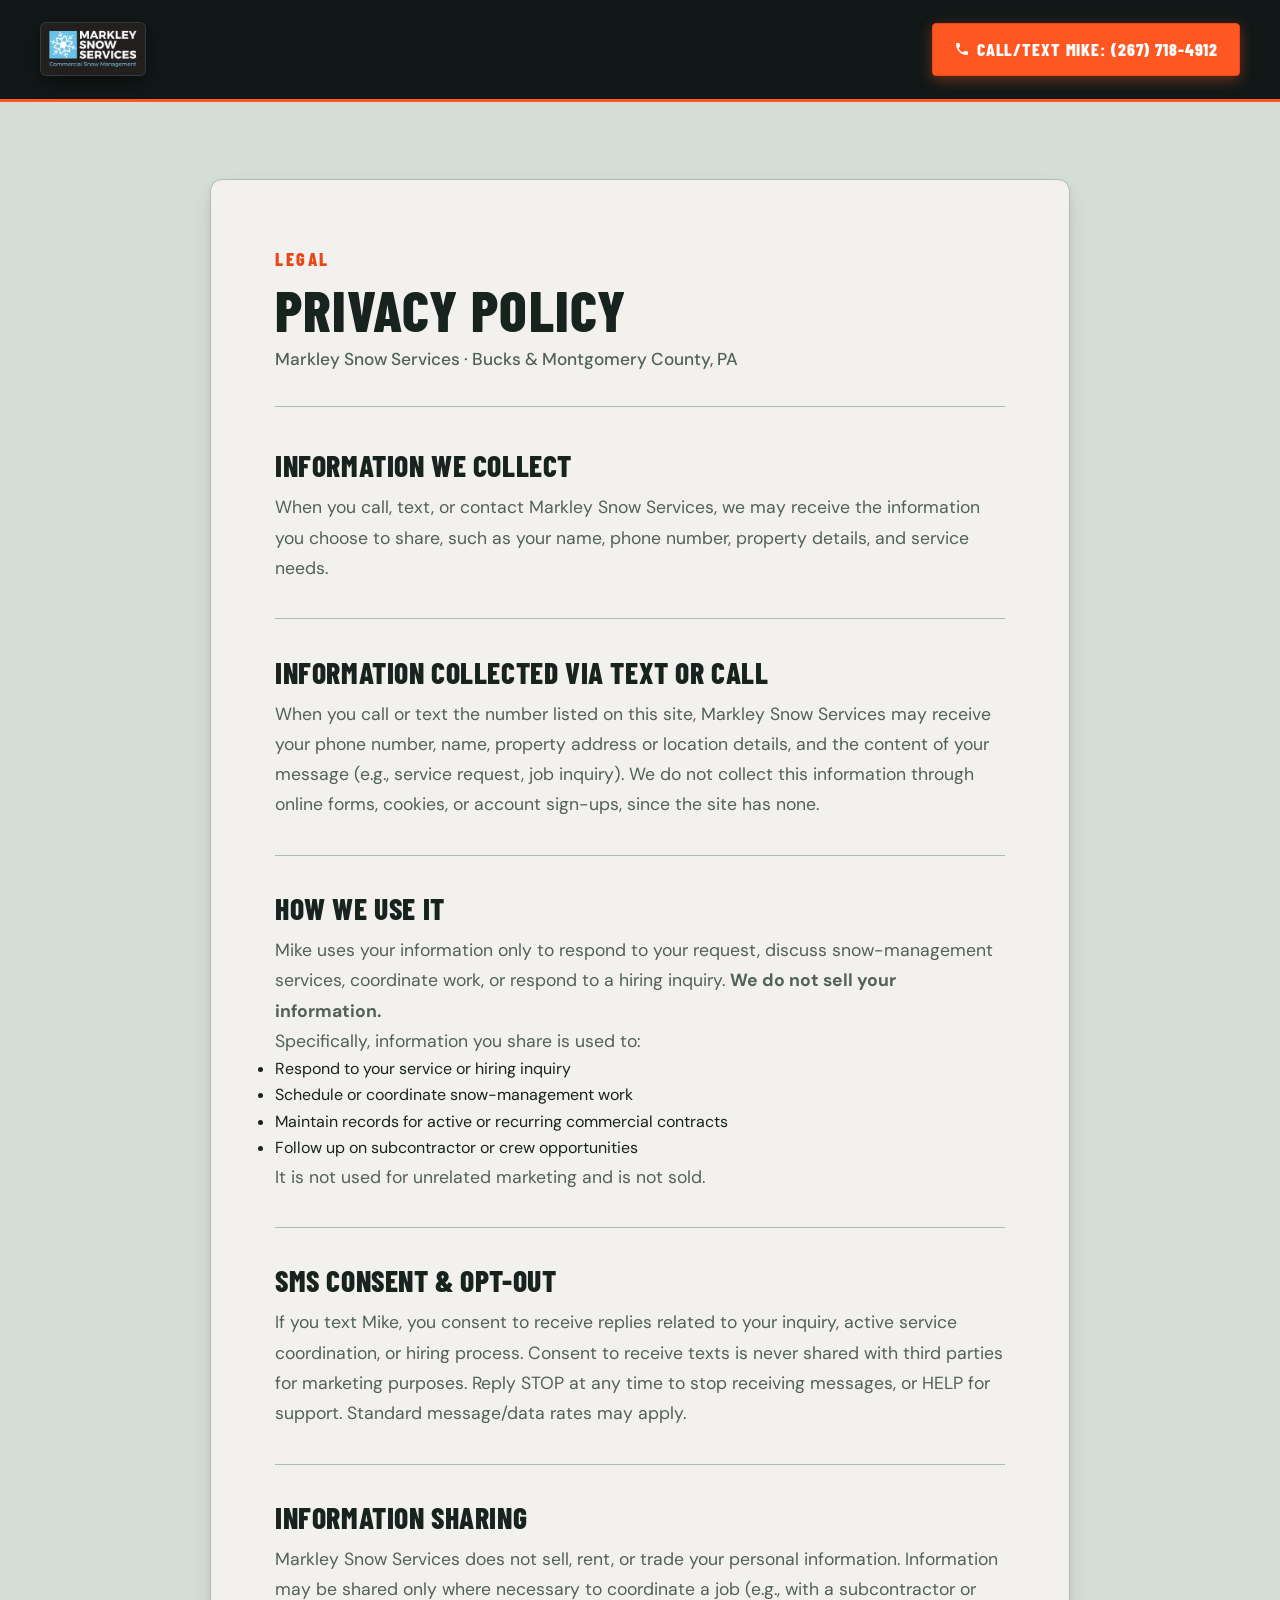
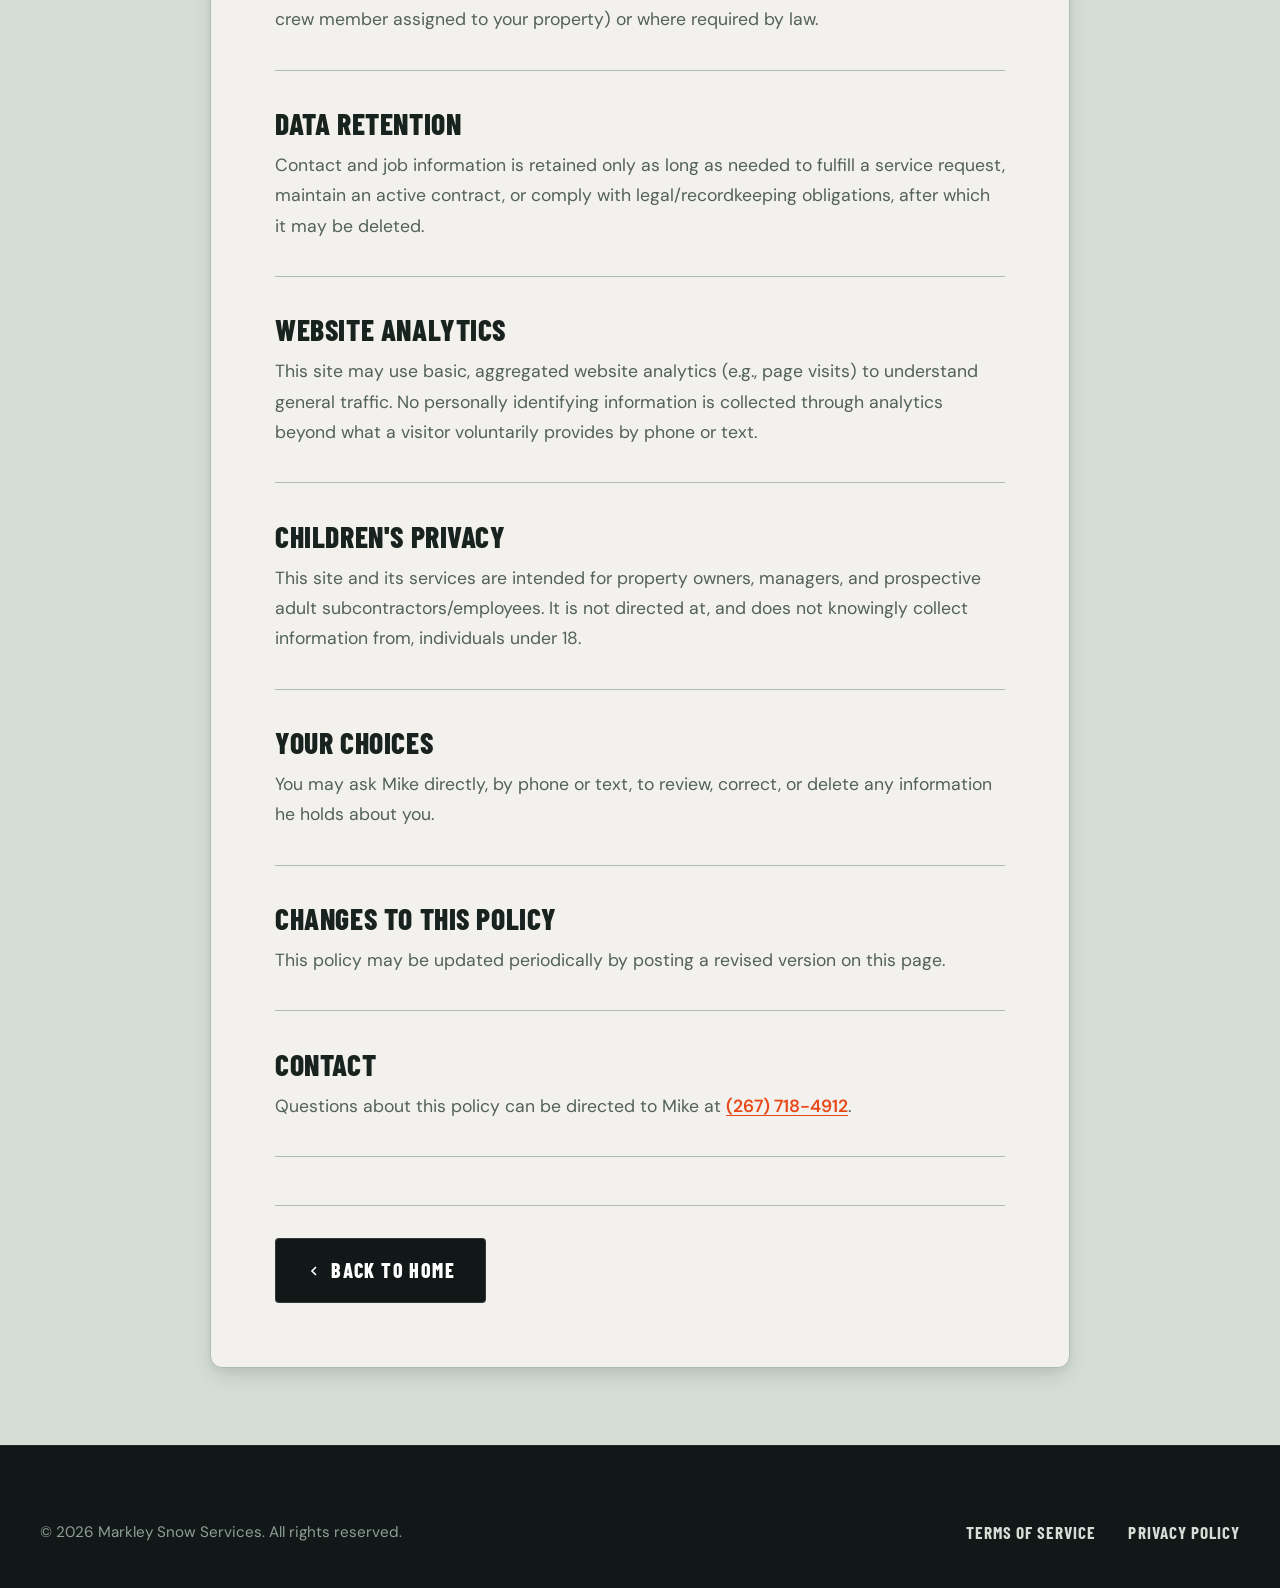
==== commit 0f10d327: "Update legal page content" ====
--- a/privacy.html
+++ b/privacy.html
@@ -48,11 +48,91 @@
         </div>
 
         <div class="legal-block">
+          <h2>Information Collected via Text or Call</h2>
+          <p>
+            When you call or text the number listed on this site, Markley Snow Services may
+            receive your phone number, name, property address or location details, and the
+            content of your message (e.g., service request, job inquiry). We do not collect
+            this information through online forms, cookies, or account sign-ups, since the
+            site has none.
+          </p>
+        </div>
+
+        <div class="legal-block">
           <h2>How We Use It</h2>
           <p>
             Mike uses your information only to respond to your request, discuss
             snow-management services, coordinate work, or respond to a hiring inquiry.
             <strong>We do not sell your information.</strong>
+          </p>
+          <p>Specifically, information you share is used to:</p>
+          <ul>
+            <li>Respond to your service or hiring inquiry</li>
+            <li>Schedule or coordinate snow-management work</li>
+            <li>Maintain records for active or recurring commercial contracts</li>
+            <li>Follow up on subcontractor or crew opportunities</li>
+          </ul>
+          <p>It is not used for unrelated marketing and is not sold.</p>
+        </div>
+
+        <div class="legal-block">
+          <h2>SMS Consent &amp; Opt-Out</h2>
+          <p>
+            If you text Mike, you consent to receive replies related to your inquiry, active
+            service coordination, or hiring process. Consent to receive texts is never shared
+            with third parties for marketing purposes. Reply STOP at any time to stop receiving
+            messages, or HELP for support. Standard message/data rates may apply.
+          </p>
+        </div>
+
+        <div class="legal-block">
+          <h2>Information Sharing</h2>
+          <p>
+            Markley Snow Services does not sell, rent, or trade your personal information.
+            Information may be shared only where necessary to coordinate a job (e.g., with a
+            subcontractor or crew member assigned to your property) or where required by law.
+          </p>
+        </div>
+
+        <div class="legal-block">
+          <h2>Data Retention</h2>
+          <p>
+            Contact and job information is retained only as long as needed to fulfill a service
+            request, maintain an active contract, or comply with legal/recordkeeping obligations,
+            after which it may be deleted.
+          </p>
+        </div>
+
+        <div class="legal-block">
+          <h2>Website Analytics</h2>
+          <p>
+            This site may use basic, aggregated website analytics (e.g., page visits) to
+            understand general traffic. No personally identifying information is collected
+            through analytics beyond what a visitor voluntarily provides by phone or text.
+          </p>
+        </div>
+
+        <div class="legal-block">
+          <h2>Children's Privacy</h2>
+          <p>
+            This site and its services are intended for property owners, managers, and
+            prospective adult subcontractors/employees. It is not directed at, and does not
+            knowingly collect information from, individuals under 18.
+          </p>
+        </div>
+
+        <div class="legal-block">
+          <h2>Your Choices</h2>
+          <p>
+            You may ask Mike directly, by phone or text, to review, correct, or delete any
+            information he holds about you.
+          </p>
+        </div>
+
+        <div class="legal-block">
+          <h2>Changes to This Policy</h2>
+          <p>
+            This policy may be updated periodically by posting a revised version on this page.
           </p>
         </div>
 
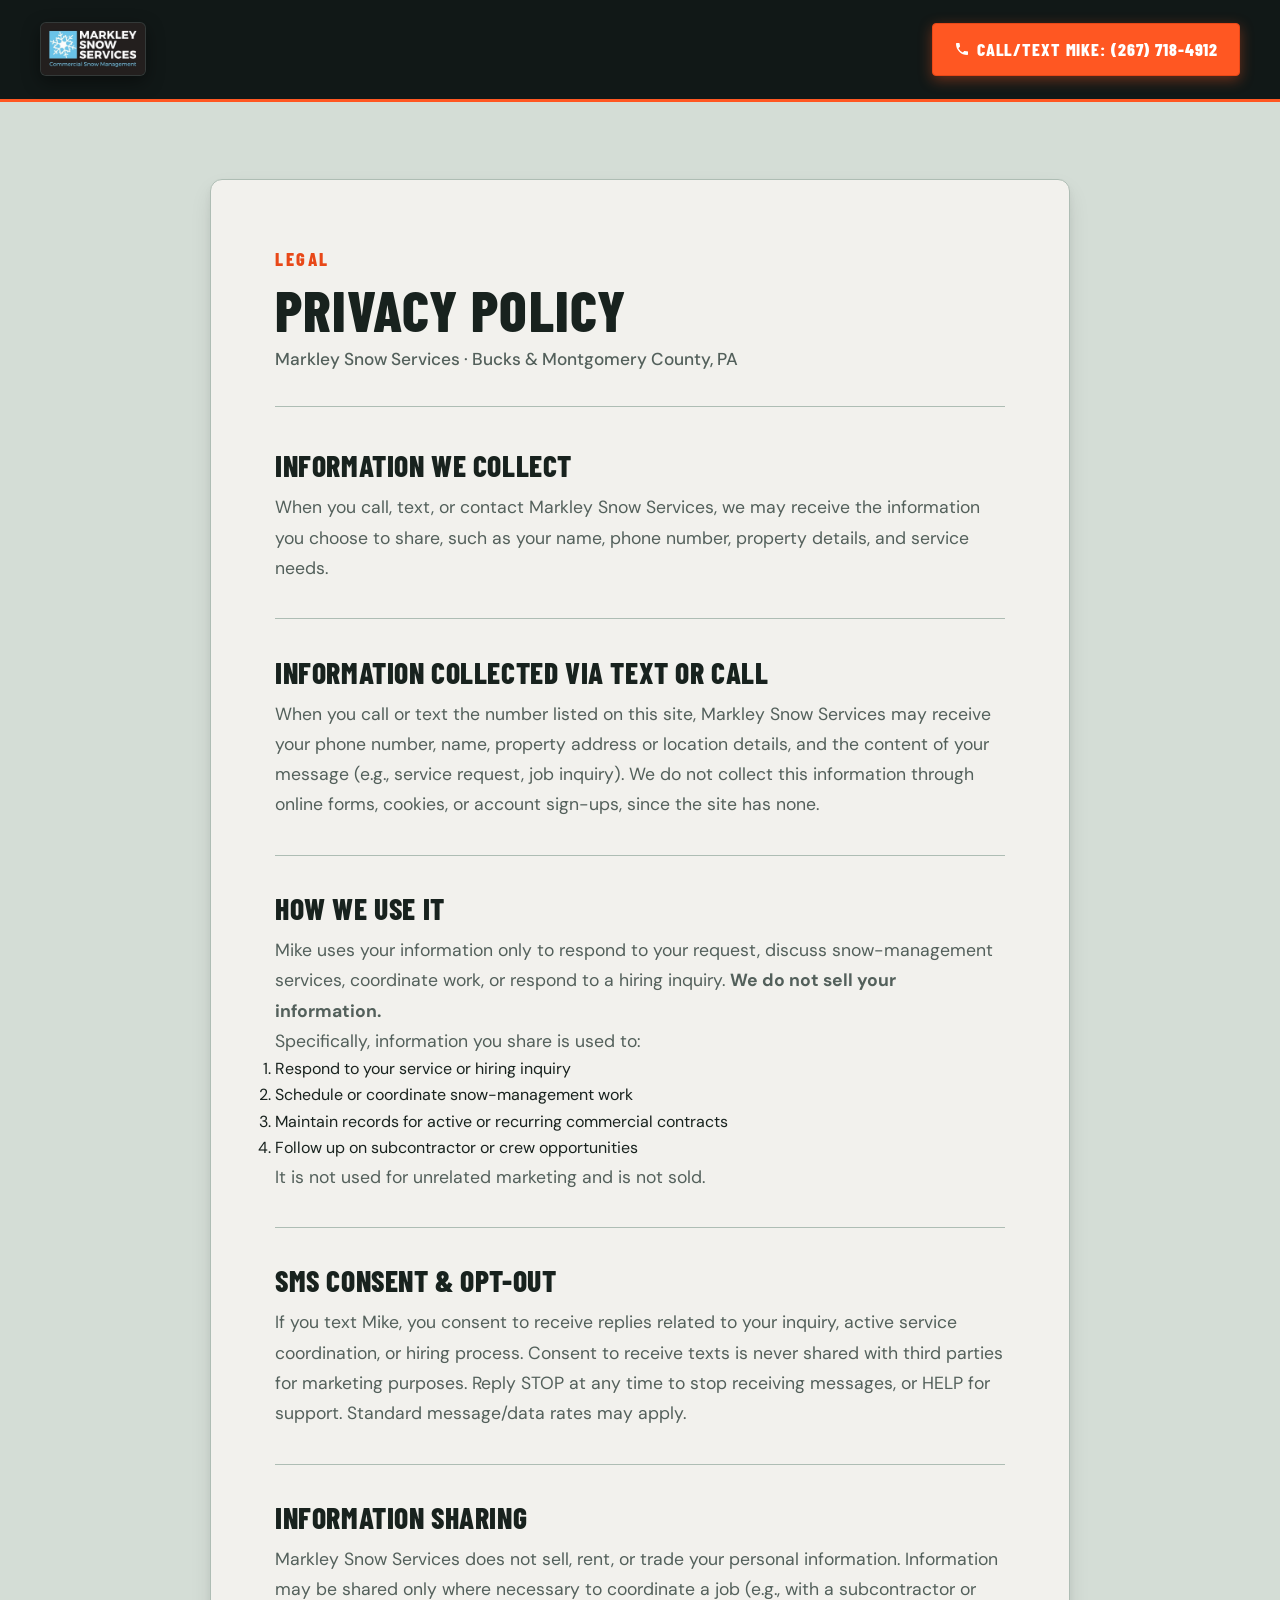
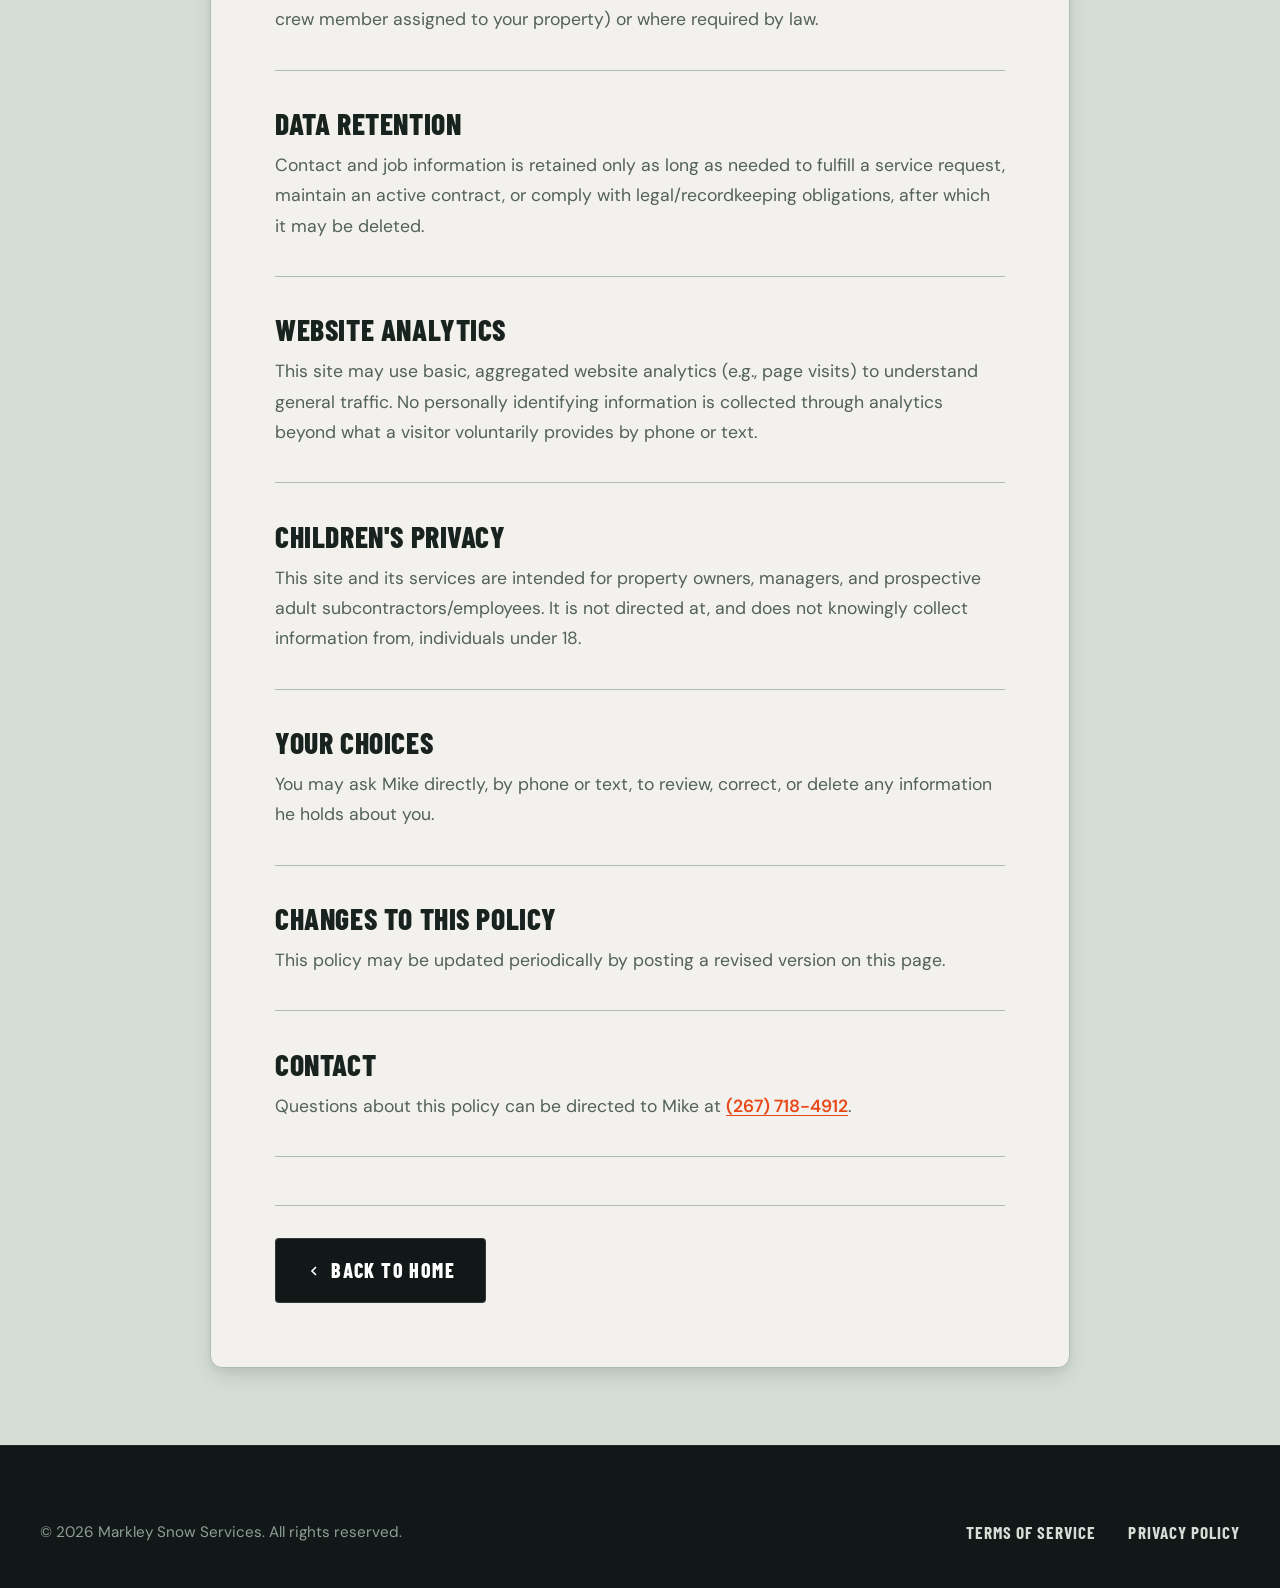
==== commit ca5f08c8: "Use numbered list in privacy policy" ====
--- a/privacy.html
+++ b/privacy.html
@@ -66,12 +66,12 @@
             <strong>We do not sell your information.</strong>
           </p>
           <p>Specifically, information you share is used to:</p>
-          <ul>
+          <ol>
             <li>Respond to your service or hiring inquiry</li>
             <li>Schedule or coordinate snow-management work</li>
             <li>Maintain records for active or recurring commercial contracts</li>
             <li>Follow up on subcontractor or crew opportunities</li>
-          </ul>
+          </ol>
           <p>It is not used for unrelated marketing and is not sold.</p>
         </div>
 
